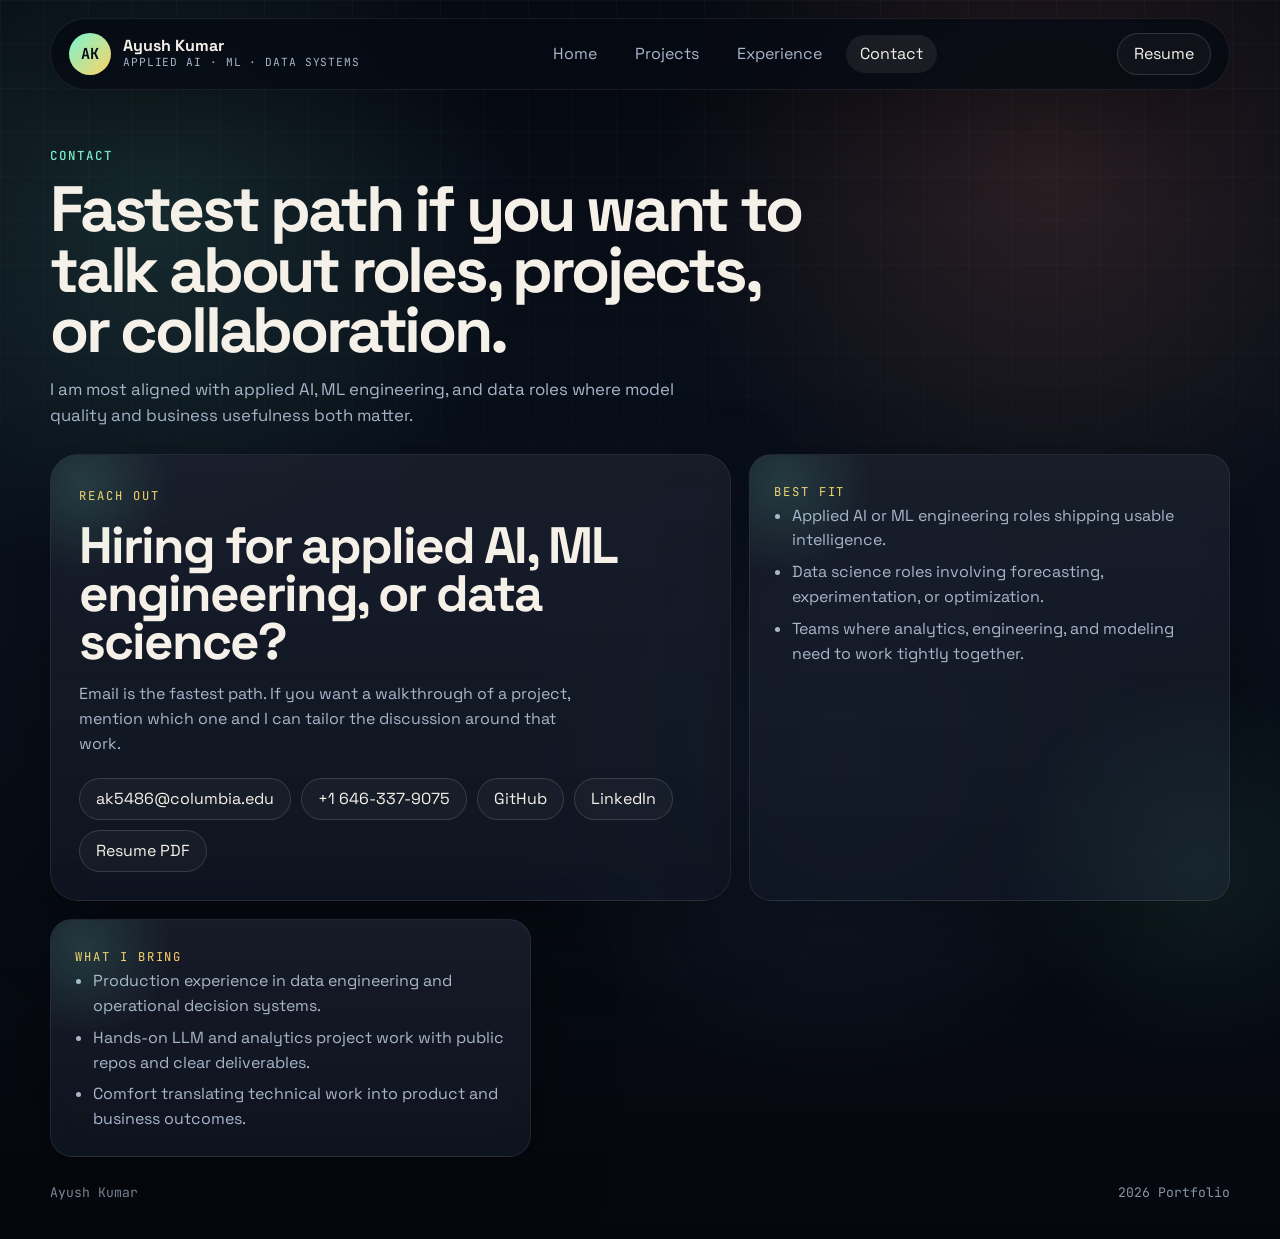
==== contact.html @ 2c1ca13e "portfolio homepage setup" ====
<!doctype html>
<html lang="en">
  <head>
    <meta charset="UTF-8" />
    <meta name="viewport" content="width=device-width, initial-scale=1.0" />
    <title>Contact | Ayush Kumar</title>
    <meta
      name="description"
      content="Contact details, role fit, and resume access for Ayush Kumar."
    />
    <meta name="theme-color" content="#070b14" />
    <link rel="icon" href="assets/favicon.svg" type="image/svg+xml" />
    <link rel="preconnect" href="https://fonts.googleapis.com" />
    <link rel="preconnect" href="https://fonts.gstatic.com" crossorigin />
    <link
      href="https://fonts.googleapis.com/css2?family=Instrument+Serif:ital@0;1&family=JetBrains+Mono:wght@400;500;700&family=Space+Grotesk:wght@400;500;700&display=swap"
      rel="stylesheet"
    />
    <link rel="stylesheet" href="styles.css" />
  </head>
  <body class="sub-page">
    <div class="page-shell">
      <header class="site-header">
        <a class="brand" href="index.html" aria-label="Ayush Kumar home">
          <span class="brand-mark">AK</span>
          <span class="brand-block">
            <strong>Ayush Kumar</strong>
            <small>Applied AI · ML · Data Systems</small>
          </span>
        </a>

        <nav class="site-nav" aria-label="Primary">
          <a href="index.html" data-page="index">Home</a>
          <a href="projects.html" data-page="projects">Projects</a>
          <a href="experience.html" data-page="experience">Experience</a>
          <a href="contact.html" data-page="contact">Contact</a>
        </nav>

        <a class="button" href="assets/Ayush_Kumar_resume.pdf" target="_blank" rel="noreferrer">Resume</a>
      </header>

      <main class="site-main page-main">
        <section class="page-intro">
          <p class="eyebrow">Contact</p>
          <h1 class="page-title">Fastest path if you want to talk about roles, projects, or collaboration.</h1>
          <p class="page-text">
            I am most aligned with applied AI, ML engineering, and data roles where model quality and business
            usefulness both matter.
          </p>
        </section>

        <section class="contact-grid">
          <article class="glass-card contact-hero-card">
            <span class="mono-label">Reach Out</span>
            <h2>Hiring for applied AI, ML engineering, or data science?</h2>
            <p>
              Email is the fastest path. If you want a walkthrough of a project, mention which one and I can tailor
              the discussion around that work.
            </p>
            <div class="contact-action-grid">
              <a href="mailto:ak5486@columbia.edu">ak5486@columbia.edu</a>
              <a href="tel:+16463379075">+1 646-337-9075</a>
              <a href="https://github.com/vitarka101" target="_blank" rel="noreferrer">GitHub</a>
              <a href="https://www.linkedin.com/in/ayushkumar953/" target="_blank" rel="noreferrer">LinkedIn</a>
              <a href="assets/Ayush_Kumar_resume.pdf" target="_blank" rel="noreferrer">Resume PDF</a>
            </div>
          </article>

          <article class="glass-card side-card">
            <span class="mono-label">Best Fit</span>
            <ul class="list-plain">
              <li>Applied AI or ML engineering roles shipping usable intelligence.</li>
              <li>Data science roles involving forecasting, experimentation, or optimization.</li>
              <li>Teams where analytics, engineering, and modeling need to work tightly together.</li>
            </ul>
          </article>

          <article class="glass-card side-card">
            <span class="mono-label">What I Bring</span>
            <ul class="list-plain">
              <li>Production experience in data engineering and operational decision systems.</li>
              <li>Hands-on LLM and analytics project work with public repos and clear deliverables.</li>
              <li>Comfort translating technical work into product and business outcomes.</li>
            </ul>
          </article>
        </section>
      </main>

      <footer class="site-footer">
        <p>Ayush Kumar</p>
        <p id="year"></p>
      </footer>
    </div>

    <script src="script.js"></script>
  </body>
</html>
---- styles.css ----
:root {
  --bg: #070b14;
  --bg-deep: #03060d;
  --surface: rgba(10, 17, 30, 0.8);
  --surface-strong: rgba(14, 22, 37, 0.92);
  --surface-alt: rgba(23, 17, 34, 0.9);
  --line: rgba(255, 255, 255, 0.08);
  --line-strong: rgba(255, 255, 255, 0.16);
  --text: #f6f1e8;
  --muted: #a8b6ca;
  --mint: #79f6cf;
  --gold: #ffd166;
  --coral: #ff8b6e;
  --blue: #7aa2ff;
  --shadow: 0 24px 80px rgba(0, 0, 0, 0.34);
  --radius-xl: 28px;
  --radius-lg: 22px;
  --radius-md: 16px;
  --max: 1180px;
}

*,
*::before,
*::after {
  box-sizing: border-box;
}

html {
  scroll-behavior: smooth;
}

body {
  margin: 0;
  min-height: 100vh;
  color: var(--text);
  font-family: "Space Grotesk", sans-serif;
  background:
    radial-gradient(circle at 12% 18%, rgba(121, 246, 207, 0.12), transparent 24%),
    radial-gradient(circle at 82% 14%, rgba(255, 139, 110, 0.14), transparent 26%),
    radial-gradient(circle at 65% 62%, rgba(122, 162, 255, 0.12), transparent 28%),
    linear-gradient(180deg, #070b14 0%, #09101b 46%, #05070d 100%);
  line-height: 1.55;
}

.home-page {
  overflow: hidden;
}

body::before {
  content: "";
  position: fixed;
  inset: 0;
  pointer-events: none;
  background-image:
    linear-gradient(rgba(255, 255, 255, 0.035) 1px, transparent 1px),
    linear-gradient(90deg, rgba(255, 255, 255, 0.035) 1px, transparent 1px);
  background-size: 44px 44px;
  mask-image: linear-gradient(180deg, rgba(0, 0, 0, 0.75), transparent);
}

body::after {
  content: "";
  position: fixed;
  inset: auto -10% -20% auto;
  width: 420px;
  height: 420px;
  border-radius: 50%;
  background: radial-gradient(circle, rgba(121, 246, 207, 0.08), transparent 68%);
  pointer-events: none;
}

a {
  color: inherit;
  text-decoration: none;
}

p,
ul {
  margin: 0;
}

.page-shell {
  width: min(calc(100% - 32px), var(--max));
  margin: 0 auto;
  padding-bottom: 28px;
}

.site-header {
  position: sticky;
  top: 18px;
  z-index: 10;
  display: flex;
  align-items: center;
  justify-content: space-between;
  gap: 22px;
  margin-top: 18px;
  padding: 14px 18px;
  border: 1px solid var(--line);
  border-radius: 999px;
  background: rgba(6, 10, 18, 0.78);
  backdrop-filter: blur(18px);
  box-shadow: var(--shadow);
}

.brand {
  display: inline-flex;
  align-items: center;
  gap: 12px;
  min-width: 0;
}

.brand-mark {
  display: grid;
  place-items: center;
  width: 42px;
  height: 42px;
  border-radius: 50%;
  color: #08101d;
  font-family: "JetBrains Mono", monospace;
  font-size: 0.95rem;
  font-weight: 700;
  background: linear-gradient(135deg, var(--mint), var(--gold));
}

.brand-block {
  display: flex;
  flex-direction: column;
  min-width: 0;
}

.brand-block strong {
  font-size: 1rem;
  line-height: 1.1;
}

.brand-block small {
  color: var(--muted);
  font-family: "JetBrains Mono", monospace;
  font-size: 0.7rem;
  letter-spacing: 0.08em;
  text-transform: uppercase;
}

.site-nav {
  display: flex;
  flex-wrap: wrap;
  gap: 10px;
}

.site-nav a {
  min-height: 38px;
  display: inline-flex;
  align-items: center;
  padding: 0 14px;
  border-radius: 999px;
  color: var(--muted);
  transition:
    color 160ms ease,
    background 160ms ease,
    border-color 160ms ease;
}

.site-nav a:hover,
.site-nav a:focus-visible,
.site-nav a.is-active {
  color: var(--text);
  background: rgba(255, 255, 255, 0.07);
}

.button,
.link-cluster a,
.contact-action-grid a,
.stacked-links a {
  display: inline-flex;
  align-items: center;
  justify-content: center;
  min-height: 42px;
  padding: 0 16px;
  border: 1px solid rgba(255, 255, 255, 0.14);
  border-radius: 999px;
  background: rgba(255, 255, 255, 0.03);
  transition:
    transform 180ms ease,
    border-color 180ms ease,
    background 180ms ease;
}

.button:hover,
.button:focus-visible,
.link-cluster a:hover,
.link-cluster a:focus-visible,
.contact-action-grid a:hover,
.contact-action-grid a:focus-visible,
.stacked-links a:hover,
.stacked-links a:focus-visible {
  transform: translateY(-2px);
  border-color: rgba(255, 255, 255, 0.24);
  background: rgba(255, 255, 255, 0.08);
}

.site-main {
  position: relative;
}

.home-page .site-main {
  display: grid;
  align-items: center;
  min-height: calc(100svh - 138px);
}

.home-shell {
  display: grid;
  grid-template-columns: 1.03fr 0.97fr;
  gap: 22px;
  width: 100%;
}

.glass-card {
  border: 1px solid var(--line);
  border-radius: var(--radius-xl);
  background:
    linear-gradient(180deg, rgba(255, 255, 255, 0.055), rgba(255, 255, 255, 0.02)),
    var(--surface);
  box-shadow: var(--shadow);
  backdrop-filter: blur(14px);
}

.intro-card,
.panel-card,
.case-card,
.timeline-entry,
.side-card,
.contact-hero-card {
  position: relative;
  overflow: hidden;
}

.intro-card::before,
.panel-card::before,
.case-card::before,
.timeline-entry::before,
.side-card::before,
.contact-hero-card::before {
  content: "";
  position: absolute;
  inset: 0 auto auto 0;
  width: 180px;
  height: 180px;
  border-radius: 50%;
  background: radial-gradient(circle, rgba(121, 246, 207, 0.14), transparent 70%);
  transform: translate(-32%, -34%);
  pointer-events: none;
}

.intro-card {
  padding: 34px;
}

.eyebrow {
  color: var(--mint);
  font-family: "JetBrains Mono", monospace;
  font-size: 0.78rem;
  font-weight: 500;
  letter-spacing: 0.16em;
  text-transform: uppercase;
}

.display-title,
.page-title,
.contact-hero-card h2 {
  margin: 14px 0 0;
  line-height: 0.94;
  letter-spacing: -0.05em;
}

.display-title {
  font-size: clamp(4rem, 7vw, 6.8rem);
}

.display-title span,
.page-title span,
.contact-hero-card h2 span {
  font-family: "Instrument Serif", serif;
  font-style: italic;
  color: var(--gold);
}

.lede {
  margin-top: 18px;
  font-size: clamp(1.18rem, 2vw, 1.42rem);
  font-weight: 500;
}

.body-copy,
.page-text,
.case-card p,
.timeline-content p,
.side-card p,
.contact-hero-card p {
  color: var(--muted);
}

.body-copy {
  max-width: 56ch;
  margin-top: 14px;
  font-size: 1.02rem;
}

.tag-cloud,
.link-cluster,
.contact-action-grid {
  display: flex;
  flex-wrap: wrap;
  gap: 10px;
}

.tag-cloud {
  margin-top: 24px;
}

.tag-cloud span,
.stacked-tags span,
.chip {
  display: inline-flex;
  align-items: center;
  min-height: 32px;
  padding: 0 12px;
  border-radius: 999px;
  font-size: 0.82rem;
  font-weight: 700;
}

.tag-cloud span,
.stacked-tags span {
  background: rgba(255, 255, 255, 0.05);
  color: rgba(246, 241, 232, 0.88);
}

.tag-cloud-left {
  justify-content: flex-start;
}

.link-cluster {
  margin-top: 22px;
}

.home-signal-grid {
  display: grid;
  grid-template-columns: repeat(2, minmax(0, 1fr));
  gap: 14px;
  margin-top: 24px;
}

.home-signal-grid article {
  padding: 16px 18px;
  border: 1px solid var(--line);
  border-radius: var(--radius-md);
  background: rgba(255, 255, 255, 0.025);
}

.home-signal-grid p {
  margin-top: 8px;
}

.mono-label {
  color: var(--gold);
  font-family: "JetBrains Mono", monospace;
  font-size: 0.76rem;
  letter-spacing: 0.16em;
  text-transform: uppercase;
}

.shortcut-note {
  margin-top: 22px;
  color: rgba(168, 182, 202, 0.9);
  font-family: "JetBrains Mono", monospace;
  font-size: 0.82rem;
}

kbd {
  display: inline-flex;
  align-items: center;
  justify-content: center;
  min-width: 22px;
  height: 22px;
  margin: 0 4px;
  padding: 0 6px;
  border: 1px solid var(--line-strong);
  border-radius: 7px;
  font-family: inherit;
  font-size: 0.72rem;
  background: rgba(255, 255, 255, 0.04);
}

.home-stack {
  display: grid;
  gap: 18px;
}

.panel-card,
.case-card,
.timeline-entry,
.side-card,
.contact-hero-card {
  padding: 24px;
}

.panel-head,
.case-head {
  display: flex;
  align-items: center;
  justify-content: space-between;
  gap: 14px;
  flex-wrap: wrap;
}

.status-pill,
.panel-muted {
  color: rgba(246, 241, 232, 0.72);
  font-family: "JetBrains Mono", monospace;
  font-size: 0.76rem;
}

.status-pill {
  color: #0a111e;
  font-weight: 700;
  padding: 8px 12px;
  border-radius: 999px;
  background: linear-gradient(135deg, var(--mint), var(--gold));
}

.metric-grid {
  display: grid;
  grid-template-columns: repeat(2, minmax(0, 1fr));
  gap: 14px;
  margin-top: 16px;
}

.metric-item {
  padding: 16px;
  border: 1px solid rgba(255, 255, 255, 0.08);
  border-radius: 18px;
  background: rgba(255, 255, 255, 0.04);
}

.metric-item strong {
  display: block;
  font-size: clamp(1.7rem, 3vw, 2.35rem);
  line-height: 1;
}

.metric-item span {
  display: block;
  margin-top: 8px;
  color: var(--muted);
  font-size: 0.92rem;
}

.launch-grid {
  display: grid;
  grid-template-columns: repeat(2, minmax(0, 1fr));
  gap: 12px;
  margin-top: 16px;
}

.launch-card {
  display: flex;
  flex-direction: column;
  min-height: 140px;
  padding: 16px;
  border: 1px solid rgba(255, 255, 255, 0.08);
  border-radius: 18px;
  background:
    linear-gradient(180deg, rgba(255, 255, 255, 0.035), rgba(255, 255, 255, 0.015)),
    rgba(255, 255, 255, 0.025);
  transition:
    transform 180ms ease,
    border-color 180ms ease,
    background 180ms ease;
}

.launch-card:hover,
.launch-card:focus-visible {
  transform: translateY(-4px);
  border-color: rgba(255, 255, 255, 0.18);
  background: rgba(255, 255, 255, 0.06);
}

.launch-index {
  color: var(--mint);
  font-family: "JetBrains Mono", monospace;
  font-size: 0.8rem;
}

.launch-card h2 {
  margin: 14px 0 8px;
  font-size: 1.18rem;
}

.launch-card p,
.signal-list p,
.signal-list span {
  color: var(--muted);
}

.signal-list {
  display: grid;
  gap: 14px;
  margin-top: 16px;
}

.signal-list div {
  padding: 14px 0;
  border-top: 1px solid rgba(255, 255, 255, 0.08);
}

.signal-list div:first-child {
  border-top: 0;
  padding-top: 0;
}

.signal-list span {
  display: inline-block;
  margin-bottom: 6px;
  font-family: "JetBrains Mono", monospace;
  font-size: 0.74rem;
  letter-spacing: 0.12em;
  text-transform: uppercase;
}

.page-main {
  padding-top: 56px;
}

.page-intro {
  max-width: 760px;
  margin-bottom: 26px;
}

.page-title {
  font-size: clamp(3rem, 5vw, 4.9rem);
}

.page-text {
  margin-top: 16px;
  max-width: 62ch;
  font-size: 1.05rem;
}

.case-grid {
  display: grid;
  grid-template-columns: repeat(12, minmax(0, 1fr));
  gap: 18px;
}

.case-card {
  display: flex;
  flex-direction: column;
  gap: 14px;
  grid-column: span 6;
}

.case-featured {
  grid-column: span 6;
}

.alt-surface {
  background:
    linear-gradient(180deg, rgba(255, 255, 255, 0.05), rgba(255, 255, 255, 0.02)),
    var(--surface-alt);
}

.case-card h2,
.timeline-content h2,
.side-card h3,
.contact-hero-card h2 {
  margin: 0;
}

.case-card h2,
.timeline-content h2 {
  font-size: 1.42rem;
}

.chip {
  background: rgba(255, 255, 255, 0.06);
  color: rgba(246, 241, 232, 0.9);
}

.chip-accent {
  color: #0a111e;
  background: linear-gradient(135deg, var(--gold), var(--coral));
}

.chip-live {
  color: #09111f;
  background: linear-gradient(135deg, var(--mint), var(--blue));
}

.list-plain {
  padding-left: 18px;
  color: var(--muted);
}

.list-plain li+li {
  margin-top: 7px;
}

.timeline-layout {
  display: grid;
  grid-template-columns: 1.2fr 0.8fr;
  gap: 18px;
  align-items: start;
}

.timeline-list,
.side-stack {
  display: grid;
  gap: 16px;
}

.timeline-entry {
  display: grid;
  grid-template-columns: 220px 1fr;
  gap: 24px;
  border-radius: var(--radius-lg);
}

.timeline-meta span {
  display: block;
  margin-bottom: 8px;
  color: var(--mint);
  font-family: "JetBrains Mono", monospace;
  font-size: 0.78rem;
  letter-spacing: 0.12em;
  text-transform: uppercase;
}

.timeline-meta strong {
  font-size: 1rem;
}

.timeline-content p {
  margin-top: 8px;
}

.side-card {
  border-radius: var(--radius-lg);
}

.side-card h3 {
  margin-top: 14px;
  font-size: 1.16rem;
}

.muted-block {
  margin-top: 8px;
}

.stacked-tags,
.stacked-links {
  display: flex;
  flex-wrap: wrap;
  gap: 10px;
  margin-top: 16px;
}

.contact-grid {
  display: grid;
  grid-template-columns: repeat(12, minmax(0, 1fr));
  gap: 18px;
}

.contact-hero-card {
  grid-column: span 7;
  padding: 28px;
}

.contact-hero-card h2 {
  margin-top: 14px;
  font-size: clamp(2.2rem, 4vw, 3.6rem);
  letter-spacing: -0.04em;
}

.contact-hero-card p {
  margin-top: 16px;
  max-width: 52ch;
}

.contact-action-grid {
  margin-top: 22px;
}

.contact-grid .side-card {
  grid-column: span 5;
}

.site-footer {
  display: flex;
  justify-content: space-between;
  gap: 16px;
  padding: 26px 0 8px;
  color: rgba(168, 182, 202, 0.8);
  font-family: "JetBrains Mono", monospace;
  font-size: 0.82rem;
}

/* Home redesign */

.zen-background {
  position: fixed;
  inset: 0;
  z-index: 0;
  overflow: hidden;
}

.zen-frame {
  width: 100%;
  height: 100%;
  border: 0;
  pointer-events: none;
  transform: scale(1.02);
}

.zen-shade {
  position: absolute;
  inset: 0;
  background:
    radial-gradient(circle at 10% 32%, rgba(255, 173, 32, 0.18), transparent 24%),
    linear-gradient(180deg, rgba(1, 2, 8, 0.2), rgba(1, 2, 8, 0.46)),
    rgba(0, 0, 0, 0.32);
  pointer-events: none;
}

.home-overlay {
  position: relative;
  z-index: 3;
  width: 100%;
  min-height: 100svh;
  padding: 28px 40px 36px;
  transition:
    opacity 220ms ease,
    visibility 220ms ease,
    transform 220ms ease;
}

.hero-stage {
  display: grid;
  min-height: calc(100svh - 64px);
  width: 100%;
  grid-template-rows: auto 1fr auto auto;
  align-items: center;
  gap: 20px;
}

.hero-topband {
  display: flex;
  flex-direction: column;
  align-items: center;
  gap: 18px;
  text-align: center;
  align-self: start;
  transform: translateY(-50px);
}

.hindi-name {
  color: #ffa117;
  font-family: "Noto Sans Devanagari", sans-serif;
  font-size: clamp(3.5rem, 8vw, 6.5rem);
  font-weight: 700;
  letter-spacing: 0.02em;
  text-shadow: 0 0 26px rgba(255, 161, 23, 0.24);
}

.zen-toggle,
.exit-zen {
  display: inline-flex;
  border: 1px solid rgba(255, 255, 255, 0.12);
  color: rgba(220, 227, 241, 0.8);
  font-family: "Space Grotesk", sans-serif;
  background: rgba(8, 12, 22, 0.45);
  backdrop-filter: blur(16px);
  transition:
    transform 180ms ease,
    border-color 180ms ease,
    background 180ms ease,
    color 180ms ease;
}

.zen-toggle {
  position: fixed;
  top: 24px;
  left: 24px;
  z-index: 6;
  width: 280px;
  min-height: 96px;
  flex-direction: column;
  align-items: flex-start;
  justify-content: center;
  gap: 8px;
  padding: 18px 20px;
  border-radius: 22px;
  text-align: left;
}

.zen-toggle:hover,
.zen-toggle:focus-visible,
.exit-zen:hover,
.exit-zen:focus-visible {
  transform: translateY(-2px);
  border-color: rgba(255, 255, 255, 0.22);
  color: rgba(255, 255, 255, 0.94);
  background: rgba(12, 18, 30, 0.7);
}

.launcher-title {
  display: block;
  font-size: 1.08rem;
  font-weight: 600;
  letter-spacing: -0.02em;
}

.launcher-copy {
  display: block;
  color: rgba(220, 227, 241, 0.6);
  font-size: 0.9rem;
}

.hero-links {
  display: flex;
  flex-wrap: wrap;
  justify-content: center;
  gap: 18px;
  align-self: end;
}

.hero-links a {
  min-width: 136px;
  min-height: 54px;
  display: inline-flex;
  align-items: center;
  justify-content: center;
  padding: 0 18px;
  border: 1px solid rgba(255, 255, 255, 0.13);
  border-radius: 14px;
  color: rgba(240, 244, 251, 0.88);
  font-family: "JetBrains Mono", monospace;
  font-size: 0.84rem;
  font-weight: 500;
  letter-spacing: 0.05em;
  text-transform: uppercase;
  background: rgba(22, 24, 34, 0.42);
  box-shadow: 0 18px 40px rgba(0, 0, 0, 0.18);
  backdrop-filter: blur(14px);
  transition:
    transform 180ms ease,
    border-color 180ms ease,
    background 180ms ease,
    box-shadow 180ms ease;
}

.hero-links a:hover,
.hero-links a:focus-visible {
  transform: translateY(-3px);
  border-color: rgba(255, 255, 255, 0.26);
  background: rgba(28, 31, 43, 0.58);
  box-shadow: 0 26px 50px rgba(0, 0, 0, 0.24);
}

.home-side-layout {
  width: 100%;
  display: flex;
  align-items: center;
  justify-content: space-between;
  gap: 34px;
  align-self: center;
}

.side-info-panel {
  width: min(100%, 390px);
  padding: 18px 20px 14px;
  border: 1px solid rgba(255, 255, 255, 0.11);
  border-radius: 18px;
  background:
    linear-gradient(180deg, rgba(14, 19, 30, 0.66), rgba(10, 13, 22, 0.5)),
    rgba(0, 0, 0, 0.16);
  box-shadow: 0 18px 56px rgba(0, 0, 0, 0.24);
  backdrop-filter: blur(18px);
}

.info-heading {
  display: flex;
  align-items: center;
  gap: 10px;
  margin-bottom: 12px;
}

.info-heading h1 {
  color: #78f3d0;
  font-family: "JetBrains Mono", monospace;
  font-size: 0.78rem;
  font-weight: 500;
  letter-spacing: 0.12em;
  text-transform: uppercase;
}

.heading-dot {
  width: 8px;
  height: 8px;
  border-radius: 2px;
  background: #78f3d0;
  box-shadow: 0 0 10px rgba(120, 243, 208, 0.4);
}

.info-list {
  padding-left: 18px;
  color: rgba(242, 245, 250, 0.92);
  font-size: clamp(0.82rem, 0.84vw, 0.92rem);
  line-height: 1.42;
}

.info-list li+li {
  margin-top: 7px;
}

.info-list li::marker {
  color: #78f3d0;
}

.mini-tags-block {
  margin-top: 14px;
  padding-top: 12px;
  border-top: 1px solid rgba(255, 255, 255, 0.08);
}

.mini-label {
  color: rgba(255, 255, 255, 0.5);
  font-family: "JetBrains Mono", monospace;
  font-size: 0.64rem;
  letter-spacing: 0.14em;
  text-transform: uppercase;
}

.mini-tags {
  display: flex;
  flex-wrap: wrap;
  gap: 8px;
  margin-top: 10px;
}

.mini-tags span {
  display: inline-flex;
  align-items: center;
  min-height: 30px;
  padding: 0 12px;
  border: 1px solid rgba(255, 255, 255, 0.1);
  border-radius: 8px;
  color: rgba(234, 238, 246, 0.92);
  background: rgba(255, 255, 255, 0.03);
  font-size: 0.75rem;
}

.home-contact-bar {
  display: flex;
  flex-wrap: wrap;
  justify-content: center;
  gap: 10px;
  margin-top: 14px;
  padding-top: 14px;
  border-top: 1px solid rgba(255, 255, 255, 0.08);
  color: #78f3d0;
  font-size: 0.8rem;
}

.home-contact-bar a {
  color: inherit;
}

.home-contact-bar span {
  color: rgba(255, 255, 255, 0.4);
}

.exit-zen {
  position: fixed;
  top: 12px;
  left: 24px;
  z-index: 6;
  align-items: center;
  justify-content: center;
  min-height: 44px;
  padding: 0 18px;
  border-radius: 999px;
  font-size: 0.96rem;
  opacity: 0;
  visibility: hidden;
  pointer-events: none;
}

.home-page.zen-mode .zen-frame {
  pointer-events: auto;
}

.home-page.zen-mode .home-overlay {
  opacity: 0;
  visibility: hidden;
  transform: scale(0.985);
  pointer-events: none;
}

.home-page.zen-mode .zen-shade {
  background: rgba(0, 0, 0, 0.08);
}

.home-page.zen-mode .exit-zen {
  opacity: 1;
  visibility: visible;
  pointer-events: auto;
}

@media (max-width: 1120px) {

  .home-shell,
  .timeline-layout {
    grid-template-columns: 1fr;
  }

  .contact-hero-card,
  .contact-grid .side-card,
  .case-card,
  .case-featured {
    grid-column: span 12;
  }
}

@media (max-width: 860px) {
  .home-overlay {
    padding: 20px 18px 24px;
  }

  .hero-stage {
    gap: 16px;
    grid-template-rows: auto auto auto auto;
    padding-top: 24px;
    padding-bottom: 18px;
  }

  .hero-links {
    gap: 12px;
  }

  .hero-links a {
    min-width: 124px;
    min-height: 48px;
    font-size: 0.78rem;
  }

  .zen-toggle {
    top: 18px;
    left: 18px;
    width: 236px;
    min-height: 84px;
    padding: 14px 16px;
  }

  .home-side-layout {
    flex-direction: column;
    align-items: stretch;
    gap: 14px;
  }

  .side-info-panel {
    width: 100%;
  }

  .info-list {
    font-size: 1rem;
  }

  .page-shell {
    width: min(calc(100% - 24px), var(--max));
  }

  .site-header {
    flex-wrap: wrap;
    justify-content: center;
    border-radius: 28px;
  }

  .site-nav {
    width: 100%;
    justify-content: center;
  }

  .home-signal-grid,
  .metric-grid,
  .launch-grid {
    grid-template-columns: 1fr;
  }

  .timeline-entry {
    grid-template-columns: 1fr;
    gap: 16px;
  }
}

@media (max-width: 640px) {
  .hindi-name {
    /* font-size: clamp(2.5rem, 12vw, 3.8rem); */
    font-size: clamp(5rem, 7vw, 7.8rem);
  }

  .zen-toggle {
    width: calc(100vw - 36px);
    max-width: 260px;
  }

  .hero-links {
    width: 100%;
    display: grid;
    grid-template-columns: repeat(2, minmax(0, 1fr));
  }

  .hero-links a {
    width: 100%;
    min-width: 0;
  }

  .home-contact-bar {
    font-size: 0.92rem;
  }

  .exit-zen {
    top: 16px;
    right: 16px;
  }

  .intro-card,
  .panel-card,
  .case-card,
  .timeline-entry,
  .side-card,
  .contact-hero-card {
    padding: 20px;
  }

  .display-title {
    font-size: clamp(3.2rem, 16vw, 4.6rem);
  }

  .page-title {
    font-size: clamp(2.4rem, 12vw, 3.4rem);
  }

  .site-footer {
    flex-direction: column;
  }
}
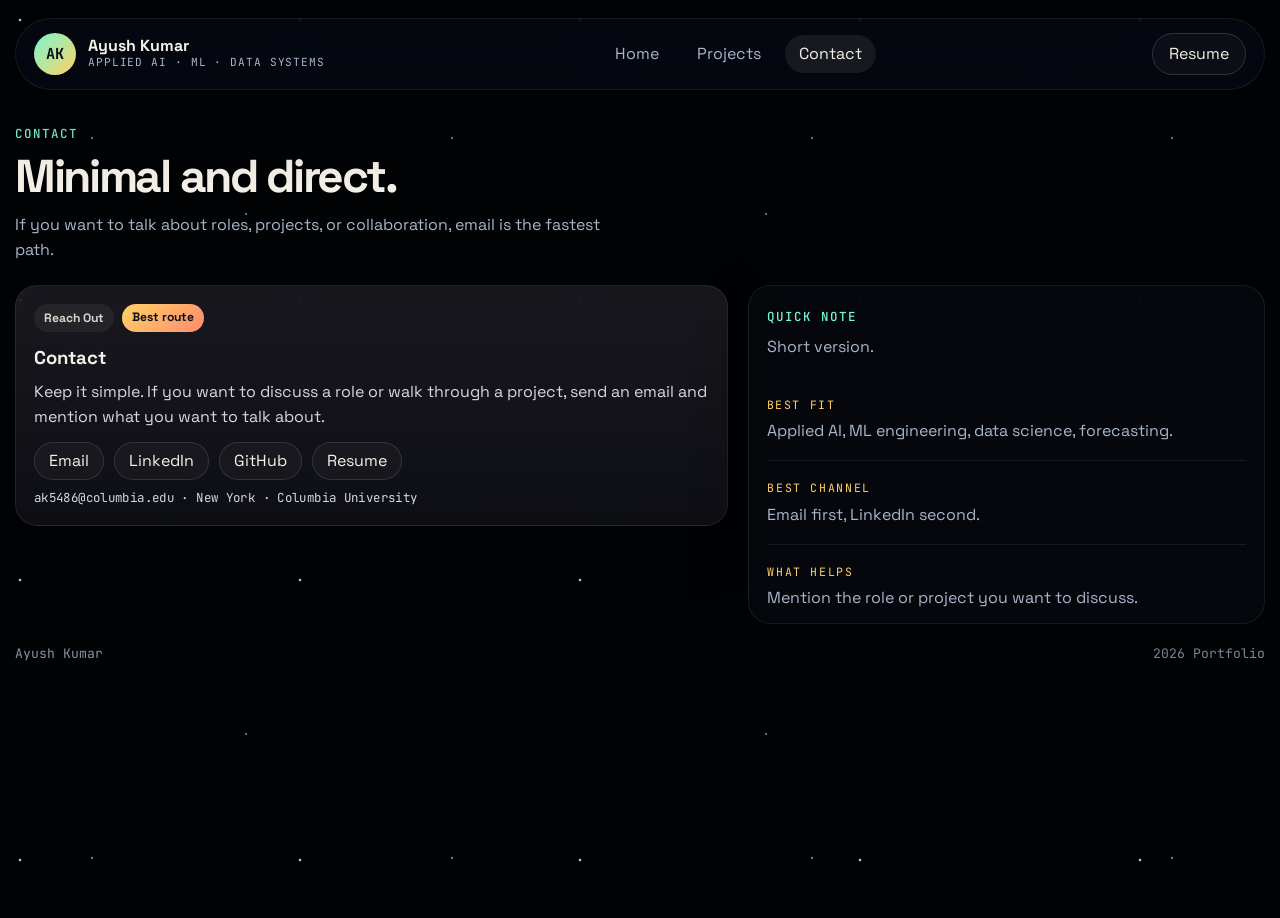
==== commit 27329b8c: "portfolio project page setup" ====
--- a/contact.html
+++ b/contact.html
@@ -6,9 +6,9 @@
     <title>Contact | Ayush Kumar</title>
     <meta
       name="description"
-      content="Contact details, role fit, and resume access for Ayush Kumar."
+      content="Minimal contact page for Ayush Kumar."
     />
-    <meta name="theme-color" content="#070b14" />
+    <meta name="theme-color" content="#020305" />
     <link rel="icon" href="assets/favicon.svg" type="image/svg+xml" />
     <link rel="preconnect" href="https://fonts.googleapis.com" />
     <link rel="preconnect" href="https://fonts.gstatic.com" crossorigin />
@@ -18,9 +18,9 @@
     />
     <link rel="stylesheet" href="styles.css" />
   </head>
-  <body class="sub-page">
-    <div class="page-shell">
-      <header class="site-header">
+  <body class="sub-page projects-page contact-page">
+    <div class="projects-shell">
+      <header class="site-header projects-header">
         <a class="brand" href="index.html" aria-label="Ayush Kumar home">
           <span class="brand-mark">AK</span>
           <span class="brand-block">
@@ -32,61 +32,70 @@
         <nav class="site-nav" aria-label="Primary">
           <a href="index.html" data-page="index">Home</a>
           <a href="projects.html" data-page="projects">Projects</a>
-          <a href="experience.html" data-page="experience">Experience</a>
           <a href="contact.html" data-page="contact">Contact</a>
         </nav>
 
         <a class="button" href="assets/Ayush_Kumar_resume.pdf" target="_blank" rel="noreferrer">Resume</a>
       </header>
 
-      <main class="site-main page-main">
-        <section class="page-intro">
+      <main class="projects-main">
+        <section class="projects-hero">
           <p class="eyebrow">Contact</p>
-          <h1 class="page-title">Fastest path if you want to talk about roles, projects, or collaboration.</h1>
-          <p class="page-text">
-            I am most aligned with applied AI, ML engineering, and data roles where model quality and business
-            usefulness both matter.
+          <h1 class="projects-title">Minimal and direct.</h1>
+          <p class="projects-copy">
+            If you want to talk about roles, projects, or collaboration, email is the fastest path.
           </p>
         </section>
 
-        <section class="contact-grid">
-          <article class="glass-card contact-hero-card">
-            <span class="mono-label">Reach Out</span>
-            <h2>Hiring for applied AI, ML engineering, or data science?</h2>
-            <p>
-              Email is the fastest path. If you want a walkthrough of a project, mention which one and I can tailor
-              the discussion around that work.
-            </p>
-            <div class="contact-action-grid">
-              <a href="mailto:ak5486@columbia.edu">ak5486@columbia.edu</a>
-              <a href="tel:+16463379075">+1 646-337-9075</a>
-              <a href="https://github.com/vitarka101" target="_blank" rel="noreferrer">GitHub</a>
-              <a href="https://www.linkedin.com/in/ayushkumar953/" target="_blank" rel="noreferrer">LinkedIn</a>
-              <a href="assets/Ayush_Kumar_resume.pdf" target="_blank" rel="noreferrer">Resume PDF</a>
+        <section class="projects-layout">
+          <div class="projects-list-column">
+            <article class="projects-card projects-card-featured">
+              <div class="projects-card-head">
+                <span class="projects-chip">Reach Out</span>
+                <span class="projects-chip projects-chip-accent">Best route</span>
+              </div>
+              <h2>Contact</h2>
+              <p>
+                Keep it simple. If you want to discuss a role or walk through a project, send an email and mention
+                what you want to talk about.
+              </p>
+              <div class="projects-links">
+                <a href="mailto:ak5486@columbia.edu">Email</a>
+                <a href="https://www.linkedin.com/in/ayushkumar953/" target="_blank" rel="noreferrer">LinkedIn</a>
+                <a href="https://github.com/vitarka101" target="_blank" rel="noreferrer">GitHub</a>
+                <a href="assets/Ayush_Kumar_resume.pdf" target="_blank" rel="noreferrer">Resume</a>
+              </div>
+              <p class="projects-meta">ak5486@columbia.edu · New York · Columbia University</p>
+            </article>
+          </div>
+
+          <aside class="projects-timeline-column">
+            <div class="projects-timeline-panel contact-minimal-panel">
+              <div class="projects-timeline-head">
+                <span class="eyebrow">Quick Note</span>
+                <p>Short version.</p>
+              </div>
+
+              <div class="contact-minimal-list">
+                <div>
+                  <span>Best Fit</span>
+                  <p>Applied AI, ML engineering, data science, forecasting.</p>
+                </div>
+                <div>
+                  <span>Best Channel</span>
+                  <p>Email first, LinkedIn second.</p>
+                </div>
+                <div>
+                  <span>What Helps</span>
+                  <p>Mention the role or project you want to discuss.</p>
+                </div>
+              </div>
             </div>
-          </article>
-
-          <article class="glass-card side-card">
-            <span class="mono-label">Best Fit</span>
-            <ul class="list-plain">
-              <li>Applied AI or ML engineering roles shipping usable intelligence.</li>
-              <li>Data science roles involving forecasting, experimentation, or optimization.</li>
-              <li>Teams where analytics, engineering, and modeling need to work tightly together.</li>
-            </ul>
-          </article>
-
-          <article class="glass-card side-card">
-            <span class="mono-label">What I Bring</span>
-            <ul class="list-plain">
-              <li>Production experience in data engineering and operational decision systems.</li>
-              <li>Hands-on LLM and analytics project work with public repos and clear deliverables.</li>
-              <li>Comfort translating technical work into product and business outcomes.</li>
-            </ul>
-          </article>
+          </aside>
         </section>
       </main>
 
-      <footer class="site-footer">
+      <footer class="site-footer projects-footer">
         <p>Ayush Kumar</p>
         <p id="year"></p>
       </footer>
--- a/styles.css
+++ b/styles.css
@@ -764,12 +764,12 @@
 }
 
 .hindi-name {
-  color: #ffa117;
+  color: #f6f1f1;
   font-family: "Noto Sans Devanagari", sans-serif;
   font-size: clamp(3.5rem, 8vw, 6.5rem);
   font-weight: 700;
   letter-spacing: 0.02em;
-  text-shadow: 0 0 26px rgba(255, 161, 23, 0.24);
+  text-shadow: 0 0 26px rgba(198, 171, 130, 0.24);
 }
 
 .zen-toggle,
@@ -1155,3 +1155,299 @@
     flex-direction: column;
   }
 }
+
+/* Projects page redesign */
+
+body.projects-page {
+  background: #020305;
+}
+
+body.projects-page::before {
+  background-image:
+    radial-gradient(circle at 20px 20px, rgba(255, 255, 255, 0.92) 0 1px, transparent 1.7px),
+    radial-gradient(circle at 92px 138px, rgba(255, 255, 255, 0.58) 0 1px, transparent 1.5px),
+    radial-gradient(circle at 168px 72px, rgba(255, 255, 255, 0.76) 0 1.2px, transparent 1.9px),
+    radial-gradient(circle at 246px 214px, rgba(255, 255, 255, 0.5) 0 1px, transparent 1.4px);
+  background-size: 280px 280px, 360px 360px, 440px 440px, 520px 520px;
+  background-repeat: repeat;
+  mask-image: none;
+  opacity: 0.82;
+}
+
+body.projects-page::after {
+  display: none;
+}
+
+.projects-shell {
+  width: min(calc(100% - 30px), 1260px);
+  margin: 0 auto;
+  padding-bottom: 24px;
+}
+
+.projects-header {
+  max-width: 1260px;
+}
+
+.projects-main {
+  padding-top: 34px;
+}
+
+.projects-hero {
+  max-width: 760px;
+  margin-bottom: 22px;
+}
+
+.projects-title {
+  margin: 12px 0 0;
+  font-size: clamp(2.15rem, 3.6vw, 3.35rem);
+  line-height: 0.95;
+  letter-spacing: -0.05em;
+}
+
+.projects-copy {
+  max-width: 60ch;
+  margin-top: 14px;
+  color: var(--muted);
+  font-size: 1rem;
+}
+
+.projects-layout {
+  display: grid;
+  grid-template-columns: minmax(0, 1.16fr) minmax(320px, 0.84fr);
+  gap: 20px;
+  align-items: start;
+}
+
+.projects-list-column,
+.projects-timeline-panel {
+  display: grid;
+  gap: 14px;
+}
+
+.projects-card,
+.projects-timeline-panel {
+  border: 1px solid rgba(255, 255, 255, 0.08);
+  border-radius: 22px;
+  background: rgba(8, 10, 16, 0.74);
+  backdrop-filter: blur(14px);
+  box-shadow: 0 18px 56px rgba(0, 0, 0, 0.3);
+}
+
+.projects-card {
+  padding: 18px;
+}
+
+.projects-card-featured {
+  background:
+    linear-gradient(180deg, rgba(255, 255, 255, 0.06), rgba(255, 255, 255, 0.02)),
+    rgba(12, 12, 20, 0.78);
+}
+
+.projects-card-head {
+  display: flex;
+  flex-wrap: wrap;
+  gap: 8px;
+  margin-bottom: 12px;
+}
+
+.projects-chip {
+  display: inline-flex;
+  align-items: center;
+  min-height: 28px;
+  padding: 0 10px;
+  border-radius: 999px;
+  color: rgba(246, 241, 232, 0.86);
+  font-size: 0.76rem;
+  font-weight: 700;
+  background: rgba(255, 255, 255, 0.06);
+}
+
+.projects-chip-accent {
+  color: #0b111c;
+  background: linear-gradient(135deg, var(--gold), var(--coral));
+}
+
+.projects-card h2 {
+  margin: 0;
+  font-size: 1.16rem;
+}
+
+.projects-card p {
+  margin-top: 8px;
+  color: rgba(230, 234, 241, 0.92);
+}
+
+.projects-points {
+  margin-top: 10px;
+  padding-left: 18px;
+  color: var(--muted);
+}
+
+.projects-points li+li {
+  margin-top: 6px;
+}
+
+.projects-links {
+  display: flex;
+  flex-wrap: wrap;
+  gap: 10px;
+  margin-top: 12px;
+}
+
+.projects-links a {
+  display: inline-flex;
+  align-items: center;
+  justify-content: center;
+  min-height: 38px;
+  padding: 0 14px;
+  border: 1px solid rgba(255, 255, 255, 0.12);
+  border-radius: 999px;
+  background: rgba(255, 255, 255, 0.03);
+  transition:
+    transform 180ms ease,
+    border-color 180ms ease,
+    background 180ms ease;
+}
+
+.projects-links a:hover,
+.projects-links a:focus-visible {
+  transform: translateY(-2px);
+  border-color: rgba(255, 255, 255, 0.24);
+  background: rgba(255, 255, 255, 0.08);
+}
+
+.projects-meta {
+  color: rgba(168, 182, 202, 0.82);
+  font-family: "JetBrains Mono", monospace;
+  font-size: 0.78rem;
+  letter-spacing: 0.03em;
+}
+
+.projects-timeline-panel {
+  position: sticky;
+  top: 24px;
+  padding: 18px 18px 12px;
+}
+
+.projects-timeline-head p {
+  margin-top: 6px;
+  color: var(--muted);
+}
+
+.projects-experience-track {
+  position: relative;
+  display: grid;
+  gap: 18px;
+  margin-top: 18px;
+  padding-left: 18px;
+}
+
+.projects-experience-track::before {
+  content: "";
+  position: absolute;
+  top: 4px;
+  bottom: 4px;
+  left: 4px;
+  width: 1px;
+  background: rgba(255, 255, 255, 0.14);
+}
+
+.projects-experience-node {
+  position: relative;
+  padding-left: 18px;
+}
+
+.projects-experience-node::before {
+  content: "";
+  position: absolute;
+  top: 7px;
+  left: -1px;
+  width: 10px;
+  height: 10px;
+  border-radius: 50%;
+  background: var(--mint);
+  box-shadow: 0 0 14px rgba(121, 246, 207, 0.45);
+}
+
+.projects-experience-year {
+  display: inline-block;
+  color: var(--gold);
+  font-family: "JetBrains Mono", monospace;
+  font-size: 0.74rem;
+  letter-spacing: 0.14em;
+  text-transform: uppercase;
+}
+
+.projects-experience-body h3 {
+  margin: 8px 0 0;
+  font-size: 1rem;
+}
+
+.projects-experience-body p {
+  margin-top: 6px;
+  color: var(--muted);
+}
+
+.projects-footer {
+  padding-top: 20px;
+}
+
+@media (max-width: 980px) {
+  .projects-layout {
+    grid-template-columns: 1fr;
+  }
+
+  .projects-timeline-panel {
+    position: static;
+  }
+}
+
+@media (max-width: 760px) {
+  .projects-shell {
+    width: min(calc(100% - 20px), 1260px);
+  }
+
+  .projects-title {
+    font-size: clamp(2.2rem, 11vw, 3.4rem);
+  }
+
+  .projects-main {
+    padding-top: 26px;
+  }
+}
+
+/* Contact page */
+
+.contact-minimal-panel {
+  min-height: 100%;
+}
+
+.contact-minimal-list {
+  display: grid;
+  gap: 16px;
+  margin-top: 18px;
+}
+
+.contact-minimal-list div {
+  padding-top: 14px;
+  border-top: 1px solid rgba(255, 255, 255, 0.08);
+}
+
+.contact-minimal-list div:first-child {
+  padding-top: 0;
+  border-top: 0;
+}
+
+.contact-minimal-list span {
+  display: inline-block;
+  margin-bottom: 6px;
+  color: var(--gold);
+  font-family: "JetBrains Mono", monospace;
+  font-size: 0.72rem;
+  letter-spacing: 0.14em;
+  text-transform: uppercase;
+}
+
+.contact-minimal-list p {
+  color: var(--muted);
+}
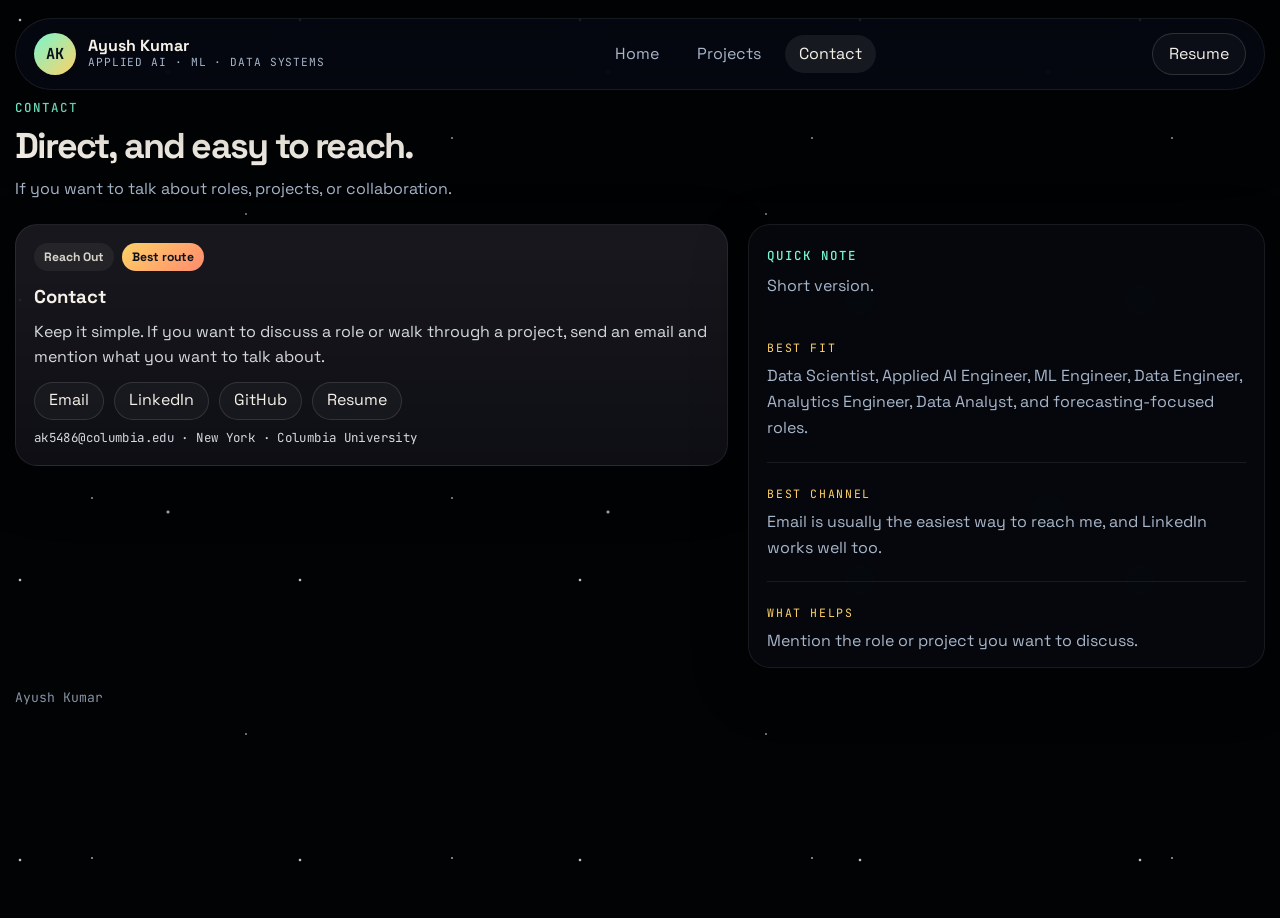
==== commit 464c9475: "portfolio contact page setup" ====
--- a/contact.html
+++ b/contact.html
@@ -1,106 +1,105 @@
 <!doctype html>
 <html lang="en">
-  <head>
-    <meta charset="UTF-8" />
-    <meta name="viewport" content="width=device-width, initial-scale=1.0" />
-    <title>Contact | Ayush Kumar</title>
-    <meta
-      name="description"
-      content="Minimal contact page for Ayush Kumar."
-    />
-    <meta name="theme-color" content="#020305" />
-    <link rel="icon" href="assets/favicon.svg" type="image/svg+xml" />
-    <link rel="preconnect" href="https://fonts.googleapis.com" />
-    <link rel="preconnect" href="https://fonts.gstatic.com" crossorigin />
-    <link
-      href="https://fonts.googleapis.com/css2?family=Instrument+Serif:ital@0;1&family=JetBrains+Mono:wght@400;500;700&family=Space+Grotesk:wght@400;500;700&display=swap"
-      rel="stylesheet"
-    />
-    <link rel="stylesheet" href="styles.css" />
-  </head>
-  <body class="sub-page projects-page contact-page">
-    <div class="projects-shell">
-      <header class="site-header projects-header">
-        <a class="brand" href="index.html" aria-label="Ayush Kumar home">
-          <span class="brand-mark">AK</span>
-          <span class="brand-block">
-            <strong>Ayush Kumar</strong>
-            <small>Applied AI · ML · Data Systems</small>
-          </span>
-        </a>
 
-        <nav class="site-nav" aria-label="Primary">
-          <a href="index.html" data-page="index">Home</a>
-          <a href="projects.html" data-page="projects">Projects</a>
-          <a href="contact.html" data-page="contact">Contact</a>
-        </nav>
+<head>
+  <meta charset="UTF-8" />
+  <meta name="viewport" content="width=device-width, initial-scale=1.0" />
+  <title>Contact | Ayush Kumar</title>
+  <meta name="description" content="Minimal contact page for Ayush Kumar." />
+  <meta name="theme-color" content="#020305" />
+  <link rel="icon" href="assets/favicon.svg" type="image/svg+xml" />
+  <link rel="preconnect" href="https://fonts.googleapis.com" />
+  <link rel="preconnect" href="https://fonts.gstatic.com" crossorigin />
+  <link
+    href="https://fonts.googleapis.com/css2?family=Instrument+Serif:ital@0;1&family=JetBrains+Mono:wght@400;500;700&family=Space+Grotesk:wght@400;500;700&display=swap"
+    rel="stylesheet" />
+  <link rel="stylesheet" href="styles.css" />
+</head>
 
-        <a class="button" href="assets/Ayush_Kumar_resume.pdf" target="_blank" rel="noreferrer">Resume</a>
-      </header>
+<body class="sub-page projects-page contact-page">
+  <div class="projects-shell">
+    <header class="site-header projects-header">
+      <a class="brand" href="index.html" aria-label="Ayush Kumar home">
+        <span class="brand-mark">AK</span>
+        <span class="brand-block">
+          <strong>Ayush Kumar</strong>
+          <small>Applied AI · ML · Data Systems</small>
+        </span>
+      </a>
 
-      <main class="projects-main">
-        <section class="projects-hero">
-          <p class="eyebrow">Contact</p>
-          <h1 class="projects-title">Minimal and direct.</h1>
-          <p class="projects-copy">
-            If you want to talk about roles, projects, or collaboration, email is the fastest path.
-          </p>
-        </section>
+      <nav class="site-nav" aria-label="Primary">
+        <a href="index.html" data-page="index">Home</a>
+        <a href="projects.html" data-page="projects">Projects</a>
+        <a href="contact.html" data-page="contact">Contact</a>
+      </nav>
 
-        <section class="projects-layout">
-          <div class="projects-list-column">
-            <article class="projects-card projects-card-featured">
-              <div class="projects-card-head">
-                <span class="projects-chip">Reach Out</span>
-                <span class="projects-chip projects-chip-accent">Best route</span>
+      <a class="button" href="assets/Ayush_Kumar_resume.pdf" target="_blank" rel="noreferrer">Resume</a>
+    </header>
+
+    <main class="projects-main">
+      <section class="projects-hero">
+        <p class="eyebrow">Contact</p>
+        <h1 class="projects-title">Direct, and easy to reach.</h1>
+        <p class="projects-copy">
+          If you want to talk about roles, projects, or collaboration.
+        </p>
+      </section>
+
+      <section class="projects-layout">
+        <div class="projects-list-column">
+          <article class="projects-card projects-card-featured">
+            <div class="projects-card-head">
+              <span class="projects-chip">Reach Out</span>
+              <span class="projects-chip projects-chip-accent">Best route</span>
+            </div>
+            <h2>Contact</h2>
+            <p>
+              Keep it simple. If you want to discuss a role or walk through a project, send an email and mention
+              what you want to talk about.
+            </p>
+            <div class="projects-links">
+              <a href="mailto:ak5486@columbia.edu">Email</a>
+              <a href="https://www.linkedin.com/in/ayushkumar953/" target="_blank" rel="noreferrer">LinkedIn</a>
+              <a href="https://github.com/vitarka101" target="_blank" rel="noreferrer">GitHub</a>
+              <a href="assets/Ayush_Kumar_resume.pdf" target="_blank" rel="noreferrer">Resume</a>
+            </div>
+            <p class="projects-meta">ak5486@columbia.edu · New York · Columbia University</p>
+          </article>
+        </div>
+
+        <aside class="projects-timeline-column">
+          <div class="projects-timeline-panel contact-minimal-panel">
+            <div class="projects-timeline-head">
+              <span class="eyebrow">Quick Note</span>
+              <p>Short version.</p>
+            </div>
+
+            <div class="contact-minimal-list">
+              <div>
+                <span>Best Fit</span>
+                <p>Data Scientist, Applied AI Engineer, ML Engineer, Data Engineer, Analytics Engineer, Data Analyst,
+                  and forecasting-focused roles.</p>
               </div>
-              <h2>Contact</h2>
-              <p>
-                Keep it simple. If you want to discuss a role or walk through a project, send an email and mention
-                what you want to talk about.
-              </p>
-              <div class="projects-links">
-                <a href="mailto:ak5486@columbia.edu">Email</a>
-                <a href="https://www.linkedin.com/in/ayushkumar953/" target="_blank" rel="noreferrer">LinkedIn</a>
-                <a href="https://github.com/vitarka101" target="_blank" rel="noreferrer">GitHub</a>
-                <a href="assets/Ayush_Kumar_resume.pdf" target="_blank" rel="noreferrer">Resume</a>
+              <div>
+                <span>Best Channel</span>
+                <p>Email is usually the easiest way to reach me, and LinkedIn works well too.</p>
               </div>
-              <p class="projects-meta">ak5486@columbia.edu · New York · Columbia University</p>
-            </article>
-          </div>
-
-          <aside class="projects-timeline-column">
-            <div class="projects-timeline-panel contact-minimal-panel">
-              <div class="projects-timeline-head">
-                <span class="eyebrow">Quick Note</span>
-                <p>Short version.</p>
-              </div>
-
-              <div class="contact-minimal-list">
-                <div>
-                  <span>Best Fit</span>
-                  <p>Applied AI, ML engineering, data science, forecasting.</p>
-                </div>
-                <div>
-                  <span>Best Channel</span>
-                  <p>Email first, LinkedIn second.</p>
-                </div>
-                <div>
-                  <span>What Helps</span>
-                  <p>Mention the role or project you want to discuss.</p>
-                </div>
+              <div>
+                <span>What Helps</span>
+                <p>Mention the role or project you want to discuss.</p>
               </div>
             </div>
-          </aside>
-        </section>
-      </main>
+          </div>
+        </aside>
+      </section>
+    </main>
 
-      <footer class="site-footer projects-footer">
-        <p>Ayush Kumar</p>
-        <p id="year"></p>
-      </footer>
-    </div>
+    <footer class="site-footer projects-footer">
+      <p>Ayush Kumar</p>
+    </footer>
+  </div>
 
-    <script src="script.js"></script>
-  </body>
-</html>
+  <script src="script.js"></script>
+</body>
+
+</html>
--- a/styles.css
+++ b/styles.css
@@ -760,16 +760,21 @@
   gap: 18px;
   text-align: center;
   align-self: start;
-  transform: translateY(-50px);
+  transform: translateY(-10px);
 }
 
 .hindi-name {
-  color: #f6f1f1;
-  font-family: "Noto Sans Devanagari", sans-serif;
-  font-size: clamp(3.5rem, 8vw, 6.5rem);
-  font-weight: 700;
-  letter-spacing: 0.02em;
-  text-shadow: 0 0 26px rgba(198, 171, 130, 0.24);
+  font-family: "Noto Serif Devanagari", serif;
+  font-size: clamp(2.7rem, 6.2vw, 4.9rem);
+  font-weight: 400;
+  line-height: 1;
+  letter-spacing: 0;
+  background: linear-gradient(180deg, #f8f0df 0%, #efcd92 52%, #db9641 100%);
+  -webkit-background-clip: text;
+  background-clip: text;
+  color: transparent;
+  -webkit-text-fill-color: transparent;
+  filter: drop-shadow(0 8px 18px rgba(219, 150, 65, 0.22));
 }
 
 .zen-toggle,
@@ -877,8 +882,8 @@
 }
 
 .side-info-panel {
-  width: min(100%, 390px);
-  padding: 18px 20px 14px;
+  width: min(100%, 360px);
+  padding: 16px 18px 12px;
   border: 1px solid rgba(255, 255, 255, 0.11);
   border-radius: 18px;
   background:
@@ -892,7 +897,7 @@
   display: flex;
   align-items: center;
   gap: 10px;
-  margin-bottom: 12px;
+  margin-bottom: 10px;
 }
 
 .info-heading h1 {
@@ -915,12 +920,12 @@
 .info-list {
   padding-left: 18px;
   color: rgba(242, 245, 250, 0.92);
-  font-size: clamp(0.82rem, 0.84vw, 0.92rem);
-  line-height: 1.42;
+  font-size: clamp(0.78rem, 0.78vw, 0.88rem);
+  line-height: 1.36;
 }
 
 .info-list li+li {
-  margin-top: 7px;
+  margin-top: 6px;
 }
 
 .info-list li::marker {
@@ -928,8 +933,8 @@
 }
 
 .mini-tags-block {
-  margin-top: 14px;
-  padding-top: 12px;
+  margin-top: 12px;
+  padding-top: 10px;
   border-top: 1px solid rgba(255, 255, 255, 0.08);
 }
 
@@ -944,20 +949,20 @@
 .mini-tags {
   display: flex;
   flex-wrap: wrap;
-  gap: 8px;
-  margin-top: 10px;
+  gap: 6px;
+  margin-top: 8px;
 }
 
 .mini-tags span {
   display: inline-flex;
   align-items: center;
-  min-height: 30px;
-  padding: 0 12px;
+  min-height: 28px;
+  padding: 0 10px;
   border: 1px solid rgba(255, 255, 255, 0.1);
   border-radius: 8px;
   color: rgba(234, 238, 246, 0.92);
   background: rgba(255, 255, 255, 0.03);
-  font-size: 0.75rem;
+  font-size: 0.72rem;
 }
 
 .home-contact-bar {
@@ -1105,8 +1110,7 @@
 
 @media (max-width: 640px) {
   .hindi-name {
-    /* font-size: clamp(2.5rem, 12vw, 3.8rem); */
-    font-size: clamp(5rem, 7vw, 7.8rem);
+    font-size: clamp(2.4rem, 11vw, 3.5rem);
   }
 
   .zen-toggle {
@@ -1189,17 +1193,27 @@
 }
 
 .projects-main {
-  padding-top: 34px;
+  padding-top: 8px;
 }
 
 .projects-hero {
+  margin-bottom: 22px;
+}
+
+.projects-hero-grid {
+  display: grid;
+  grid-template-columns: minmax(0, 1.16fr) minmax(320px, 0.84fr);
+  gap: 28px;
+  align-items: end;
+}
+
+.projects-hero-copy-block {
   max-width: 760px;
-  margin-bottom: 22px;
 }
 
 .projects-title {
   margin: 12px 0 0;
-  font-size: clamp(2.15rem, 3.6vw, 3.35rem);
+  font-size: clamp(1.82rem, 2.8vw, 2.65rem);
   line-height: 0.95;
   letter-spacing: -0.05em;
 }
@@ -1209,6 +1223,46 @@
   margin-top: 14px;
   color: var(--muted);
   font-size: 1rem;
+}
+
+.projects-quote-card {
+  align-self: stretch;
+  width: 100%;
+  display: flex;
+  flex-direction: column;
+  justify-content: flex-end;
+  min-height: 100%;
+  padding: 20px 22px 18px;
+  border: 1px solid rgba(255, 255, 255, 0.08);
+  border-radius: 22px;
+  background: rgba(8, 10, 16, 0.52);
+  backdrop-filter: blur(12px);
+}
+
+.projects-quote-mark {
+  margin: 0;
+  color: rgba(255, 209, 102, 0.9);
+  font-family: "Instrument Serif", serif;
+  font-size: 2.8rem;
+  line-height: 0.8;
+}
+
+.projects-quote {
+  margin: 10px 0 0;
+  color: rgba(246, 241, 232, 0.94);
+  font-family: "Instrument Serif", serif;
+  font-size: clamp(1.22rem, 2vw, 1.6rem);
+  line-height: 1.08;
+  letter-spacing: -0.02em;
+}
+
+.projects-quote-signoff {
+  margin-top: 12px;
+  color: var(--muted);
+  font-family: "JetBrains Mono", monospace;
+  font-size: 0.74rem;
+  letter-spacing: 0.14em;
+  text-transform: uppercase;
 }
 
 .projects-layout {
@@ -1393,6 +1447,8 @@
 }
 
 @media (max-width: 980px) {
+
+  .projects-hero-grid,
   .projects-layout {
     grid-template-columns: 1fr;
   }
@@ -1412,7 +1468,7 @@
   }
 
   .projects-main {
-    padding-top: 26px;
+    padding-top: 10px;
   }
 }
 
@@ -1424,12 +1480,12 @@
 
 .contact-minimal-list {
   display: grid;
-  gap: 16px;
-  margin-top: 18px;
+  gap: 20px;
+  margin-top: 22px;
 }
 
 .contact-minimal-list div {
-  padding-top: 14px;
+  padding-top: 18px;
   border-top: 1px solid rgba(255, 255, 255, 0.08);
 }
 
@@ -1450,4 +1506,5 @@
 
 .contact-minimal-list p {
   color: var(--muted);
-}
+  line-height: 1.65;
+}
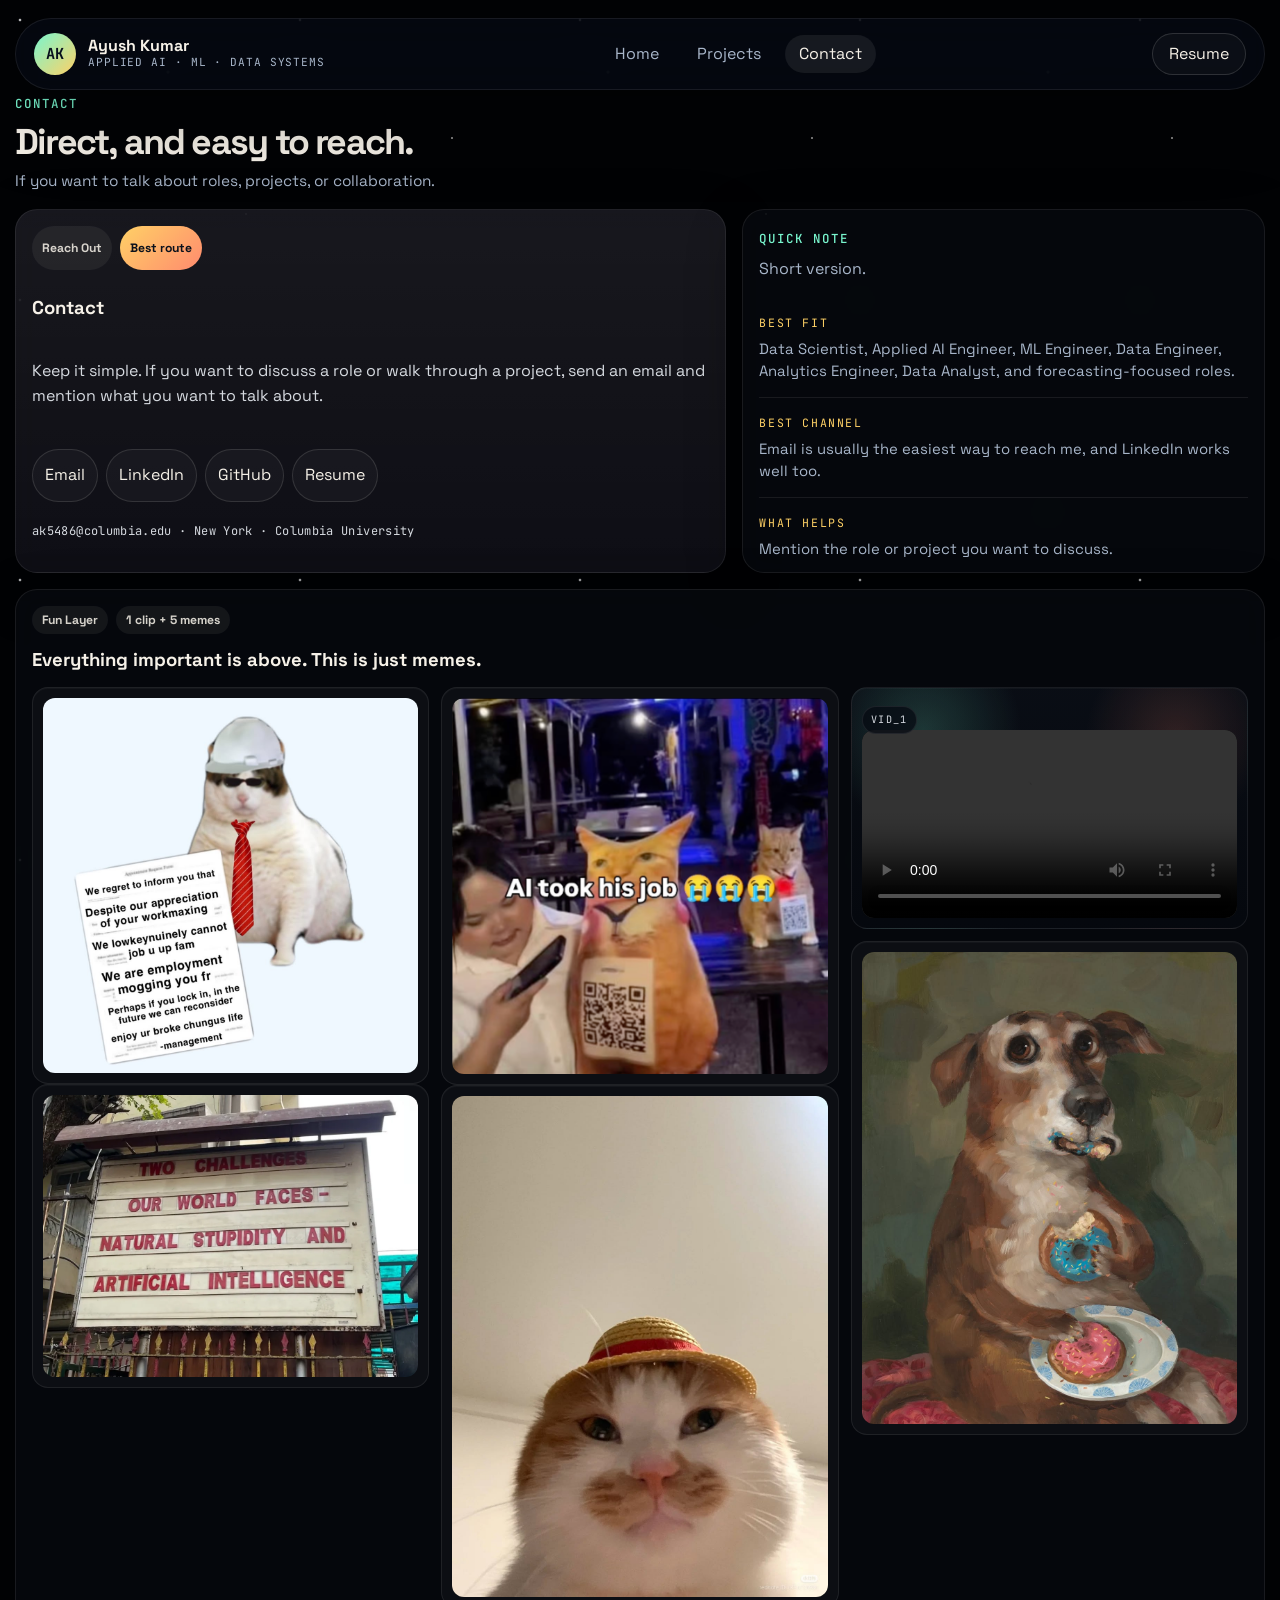
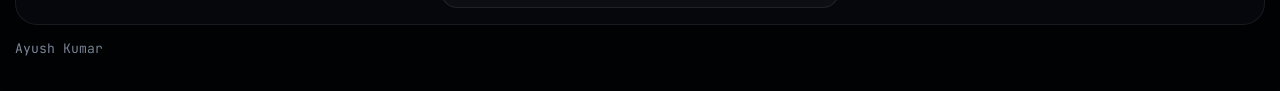
==== commit f8b0d6ec: "memes added" ====
--- a/contact.html
+++ b/contact.html
@@ -45,29 +45,27 @@
         </p>
       </section>
 
-      <section class="projects-layout">
-        <div class="projects-list-column">
-          <article class="projects-card projects-card-featured">
-            <div class="projects-card-head">
-              <span class="projects-chip">Reach Out</span>
-              <span class="projects-chip projects-chip-accent">Best route</span>
-            </div>
-            <h2>Contact</h2>
-            <p>
-              Keep it simple. If you want to discuss a role or walk through a project, send an email and mention
-              what you want to talk about.
-            </p>
-            <div class="projects-links">
-              <a href="mailto:ak5486@columbia.edu">Email</a>
-              <a href="https://www.linkedin.com/in/ayushkumar953/" target="_blank" rel="noreferrer">LinkedIn</a>
-              <a href="https://github.com/vitarka101" target="_blank" rel="noreferrer">GitHub</a>
-              <a href="assets/Ayush_Kumar_resume.pdf" target="_blank" rel="noreferrer">Resume</a>
-            </div>
-            <p class="projects-meta">ak5486@columbia.edu · New York · Columbia University</p>
-          </article>
-        </div>
+      <section class="projects-layout contact-layout">
+        <article class="projects-card projects-card-featured contact-primary-card">
+          <div class="projects-card-head">
+            <span class="projects-chip">Reach Out</span>
+            <span class="projects-chip projects-chip-accent">Best route</span>
+          </div>
+          <h2>Contact</h2>
+          <p>
+            Keep it simple. If you want to discuss a role or walk through a project, send an email and mention
+            what you want to talk about.
+          </p>
+          <div class="projects-links">
+            <a href="mailto:ak5486@columbia.edu">Email</a>
+            <a href="https://www.linkedin.com/in/ayushkumar953/" target="_blank" rel="noreferrer">LinkedIn</a>
+            <a href="https://github.com/vitarka101" target="_blank" rel="noreferrer">GitHub</a>
+            <a href="assets/Ayush_Kumar_resume.pdf" target="_blank" rel="noreferrer">Resume</a>
+          </div>
+          <p class="projects-meta">ak5486@columbia.edu · New York · Columbia University</p>
+        </article>
 
-        <aside class="projects-timeline-column">
+        <aside class="projects-timeline-column contact-note-column">
           <div class="projects-timeline-panel contact-minimal-panel">
             <div class="projects-timeline-head">
               <span class="eyebrow">Quick Note</span>
@@ -91,6 +89,51 @@
             </div>
           </div>
         </aside>
+
+        <article class="projects-card contact-media-card">
+          <div class="contact-media-head">
+            <div>
+              <div class="projects-card-head">
+                <span class="projects-chip">Fun Layer</span>
+                <span class="projects-chip">1 clip + 5 memes</span>
+              </div>
+              <h2>Everything important is above. This is just memes.</h2>
+            </div>
+            <!-- <p class="contact-media-copy">A short contact page works better when the useful links are immediate and the rest feels human.</p> -->
+          </div>
+
+          <div class="contact-media-grid">
+            <figure class="contact-meme-card contact-meme-top-left">
+              <img src="vid/pic_1.jpg" alt="Meme image 1" loading="lazy" decoding="async" />
+            </figure>
+
+            <figure class="contact-meme-card contact-meme-top-middle">
+              <img src="vid/pic_4.jpg" alt="Meme image 4" loading="lazy" decoding="async" />
+            </figure>
+
+            <figure class="contact-meme-card contact-meme-top-right">
+              <img src="vid/pic_2.jpg" alt="Meme image 2" loading="lazy" decoding="async" />
+            </figure>
+
+            <figure class="contact-meme-card contact-meme-side-left">
+              <img src="vid/pic_5.jpg" alt="Meme image 5" loading="lazy" decoding="async" />
+            </figure>
+
+            <div class="contact-video-stack">
+              <p class="contact-media-kicker">Vid_1</p>
+              <div class="contact-video-frame">
+                <video class="contact-video" controls loop playsinline preload="metadata"
+                  aria-label="Contact section video">
+                  <source src="vid/vid_1.mp4" type="video/mp4" />
+                </video>
+              </div>
+            </div>
+
+            <figure class="contact-meme-card contact-meme-side-right">
+              <img src="vid/pic_3.jpg" alt="Meme image 3" loading="lazy" decoding="async" />
+            </figure>
+          </div>
+        </article>
       </section>
     </main>
 
--- a/styles.css
+++ b/styles.css
@@ -726,9 +726,9 @@
   position: absolute;
   inset: 0;
   background:
-    radial-gradient(circle at 10% 32%, rgba(255, 173, 32, 0.18), transparent 24%),
-    linear-gradient(180deg, rgba(1, 2, 8, 0.2), rgba(1, 2, 8, 0.46)),
-    rgba(0, 0, 0, 0.32);
+    radial-gradient(circle at 10% 32%, rgba(255, 173, 32, 0.22), transparent 30%),
+    linear-gradient(180deg, rgba(1, 2, 8, 0.14), rgba(1, 2, 8, 0.34)),
+    rgba(0, 0, 0, 0.22);
   pointer-events: none;
 }
 
@@ -1474,18 +1474,180 @@
 
 /* Contact page */
 
+.contact-page .projects-main {
+  padding-top: 4px;
+}
+
+.contact-page .projects-hero {
+  margin-bottom: 16px;
+}
+
+.contact-page .projects-copy {
+  margin-top: 10px;
+  max-width: 48ch;
+  font-size: 0.96rem;
+}
+
+.contact-page .projects-footer {
+  padding-top: 14px;
+}
+
+.contact-layout {
+  grid-template-columns: minmax(0, 0.98fr) minmax(280px, 0.72fr);
+  gap: 16px;
+}
+
+.contact-primary-card,
+.contact-minimal-panel,
+.contact-media-card {
+  display: grid;
+  gap: 12px;
+}
+
+.contact-primary-card {
+  padding: 16px;
+  min-height: 100%;
+}
+
+.contact-primary-card .projects-links {
+  gap: 8px;
+}
+
+.contact-primary-card .projects-links a {
+  min-height: 36px;
+  padding: 0 12px;
+}
+
+.contact-primary-card .projects-meta {
+  font-size: 0.75rem;
+}
+
+.contact-note-column {
+  min-width: 0;
+}
+
+.contact-minimal-panel {
+  padding: 16px 16px 12px;
+}
+
+.contact-media-card {
+  grid-column: 1 / -1;
+  padding: 16px;
+}
+
+.contact-media-head {
+  display: flex;
+  align-items: start;
+  justify-content: space-between;
+  gap: 12px;
+  flex-wrap: wrap;
+}
+
+.contact-media-copy {
+  margin: 0;
+  max-width: 40ch;
+  color: var(--muted);
+  line-height: 1.55;
+}
+
+.contact-media-grid {
+  column-count: 3;
+  column-gap: 12px;
+}
+
+.contact-media-grid>* {
+  display: block;
+  width: 100%;
+  margin: 0 0 12px;
+  break-inside: avoid;
+  -webkit-column-break-inside: avoid;
+  page-break-inside: avoid;
+}
+
+.contact-video-stack {
+  position: relative;
+  overflow: hidden;
+  padding: 42px 10px 10px;
+  border: 1px solid rgba(255, 255, 255, 0.08);
+  border-radius: 16px;
+  background:
+    radial-gradient(circle at 18% 18%, rgba(121, 246, 207, 0.18), transparent 26%),
+    radial-gradient(circle at 82% 20%, rgba(255, 139, 110, 0.16), transparent 24%),
+    linear-gradient(180deg, rgba(10, 14, 22, 0.95), rgba(5, 8, 14, 0.98));
+  box-shadow: inset 0 1px 0 rgba(255, 255, 255, 0.03);
+}
+
+.contact-media-kicker {
+  position: absolute;
+  top: 10px;
+  left: 10px;
+  z-index: 1;
+  margin: 0;
+  padding: 5px 8px;
+  border: 1px solid rgba(255, 255, 255, 0.08);
+  border-radius: 999px;
+  background: rgba(6, 10, 18, 0.74);
+  color: var(--mint);
+  font-family: "JetBrains Mono", monospace;
+  font-size: 0.64rem;
+  letter-spacing: 0.14em;
+  text-transform: uppercase;
+}
+
+.contact-video-frame {
+  width: 100%;
+}
+
+.contact-video {
+  display: block;
+  width: 100%;
+  height: auto;
+  object-fit: contain;
+  background: #020305;
+  border-radius: 12px;
+}
+
+.contact-meme-card {
+  margin: 0;
+  overflow: hidden;
+  padding: 10px;
+  border: 1px solid rgba(255, 255, 255, 0.08);
+  border-radius: 16px;
+  background: rgba(255, 255, 255, 0.03);
+  box-shadow: inset 0 1px 0 rgba(255, 255, 255, 0.03);
+}
+
+.contact-meme-top-left {}
+
+.contact-meme-top-middle {}
+
+.contact-meme-top-right {}
+
+.contact-meme-side-left {}
+
+.contact-meme-side-right {}
+
+.contact-meme-card img {
+  display: block;
+  width: 100%;
+  height: auto;
+  object-fit: contain;
+  border-radius: 12px;
+  background: #020305;
+}
+
 .contact-minimal-panel {
   min-height: 100%;
 }
 
 .contact-minimal-list {
   display: grid;
-  gap: 20px;
-  margin-top: 22px;
+  gap: 14px;
+  margin-top: 16px;
 }
 
 .contact-minimal-list div {
-  padding-top: 18px;
+  padding-top: 12px;
   border-top: 1px solid rgba(255, 255, 255, 0.08);
 }
 
@@ -1506,5 +1668,45 @@
 
 .contact-minimal-list p {
   color: var(--muted);
-  line-height: 1.65;
-}
+  line-height: 1.52;
+  font-size: 0.93rem;
+}
+
+@media (max-width: 980px) {
+  .contact-layout {
+    gap: 14px;
+  }
+
+  .contact-media-grid {
+    column-count: 2;
+  }
+}
+
+@media (max-width: 760px) {
+  .contact-page .projects-hero {
+    margin-bottom: 14px;
+  }
+
+  .contact-media-card,
+  .contact-primary-card,
+  .contact-minimal-panel {
+    padding: 14px;
+  }
+
+  .contact-media-head {
+    gap: 8px;
+  }
+
+  .contact-media-grid {
+    column-count: 1;
+  }
+
+  .contact-video-stack,
+  .contact-meme-card {
+    padding: 8px;
+  }
+
+  .contact-video-stack {
+    padding-top: 38px;
+  }
+}
